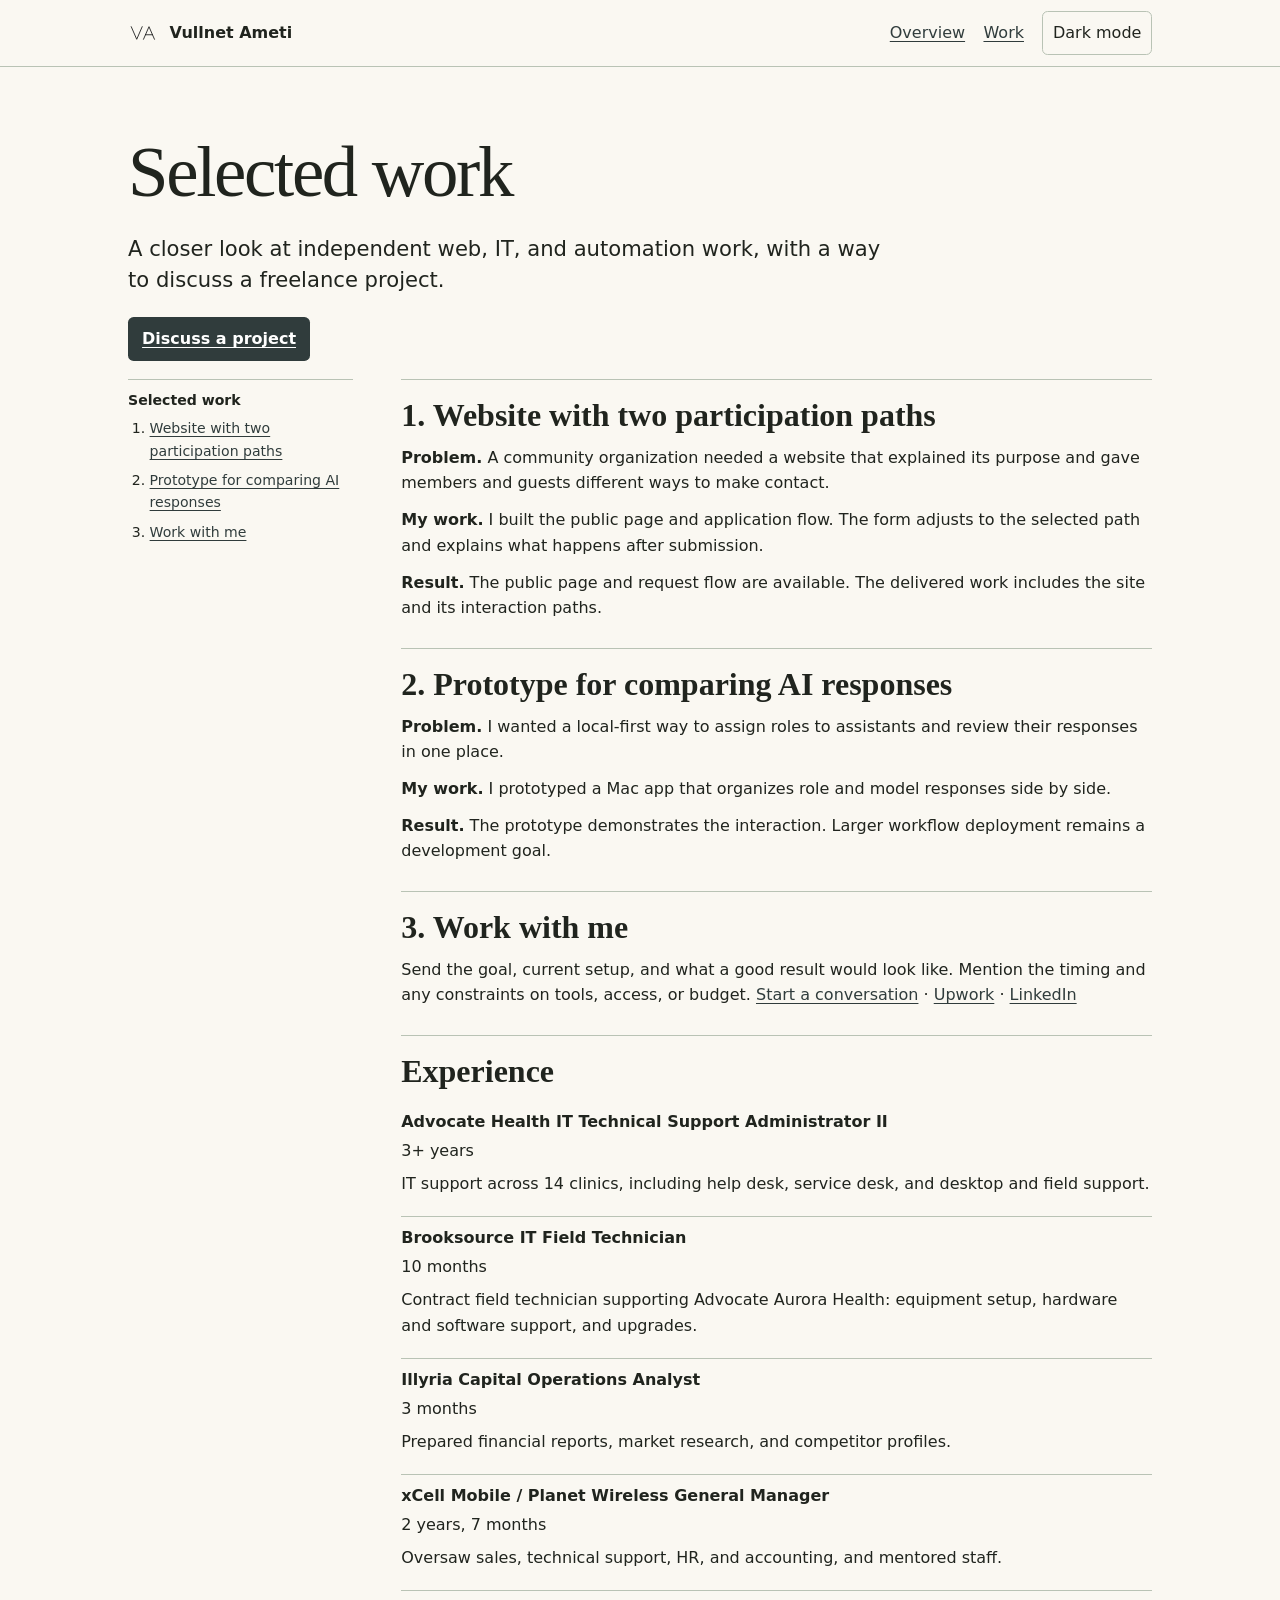
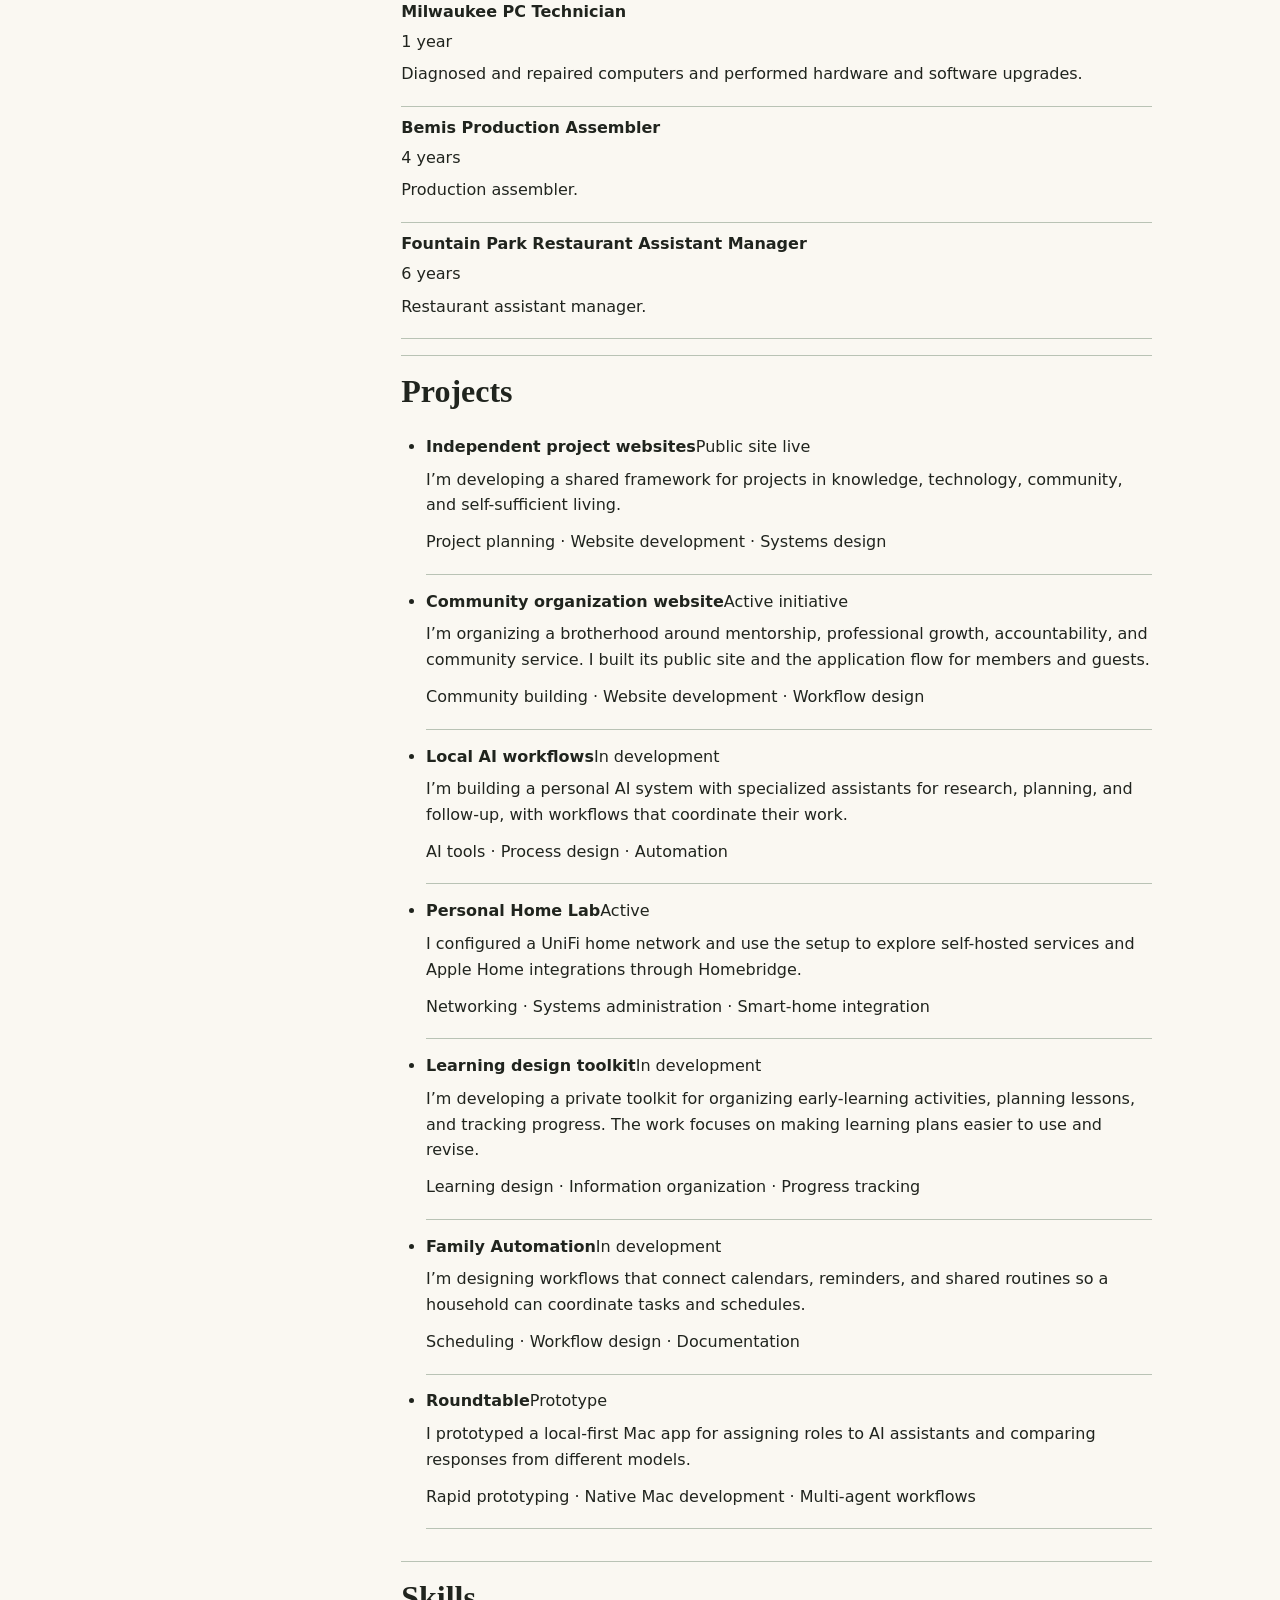
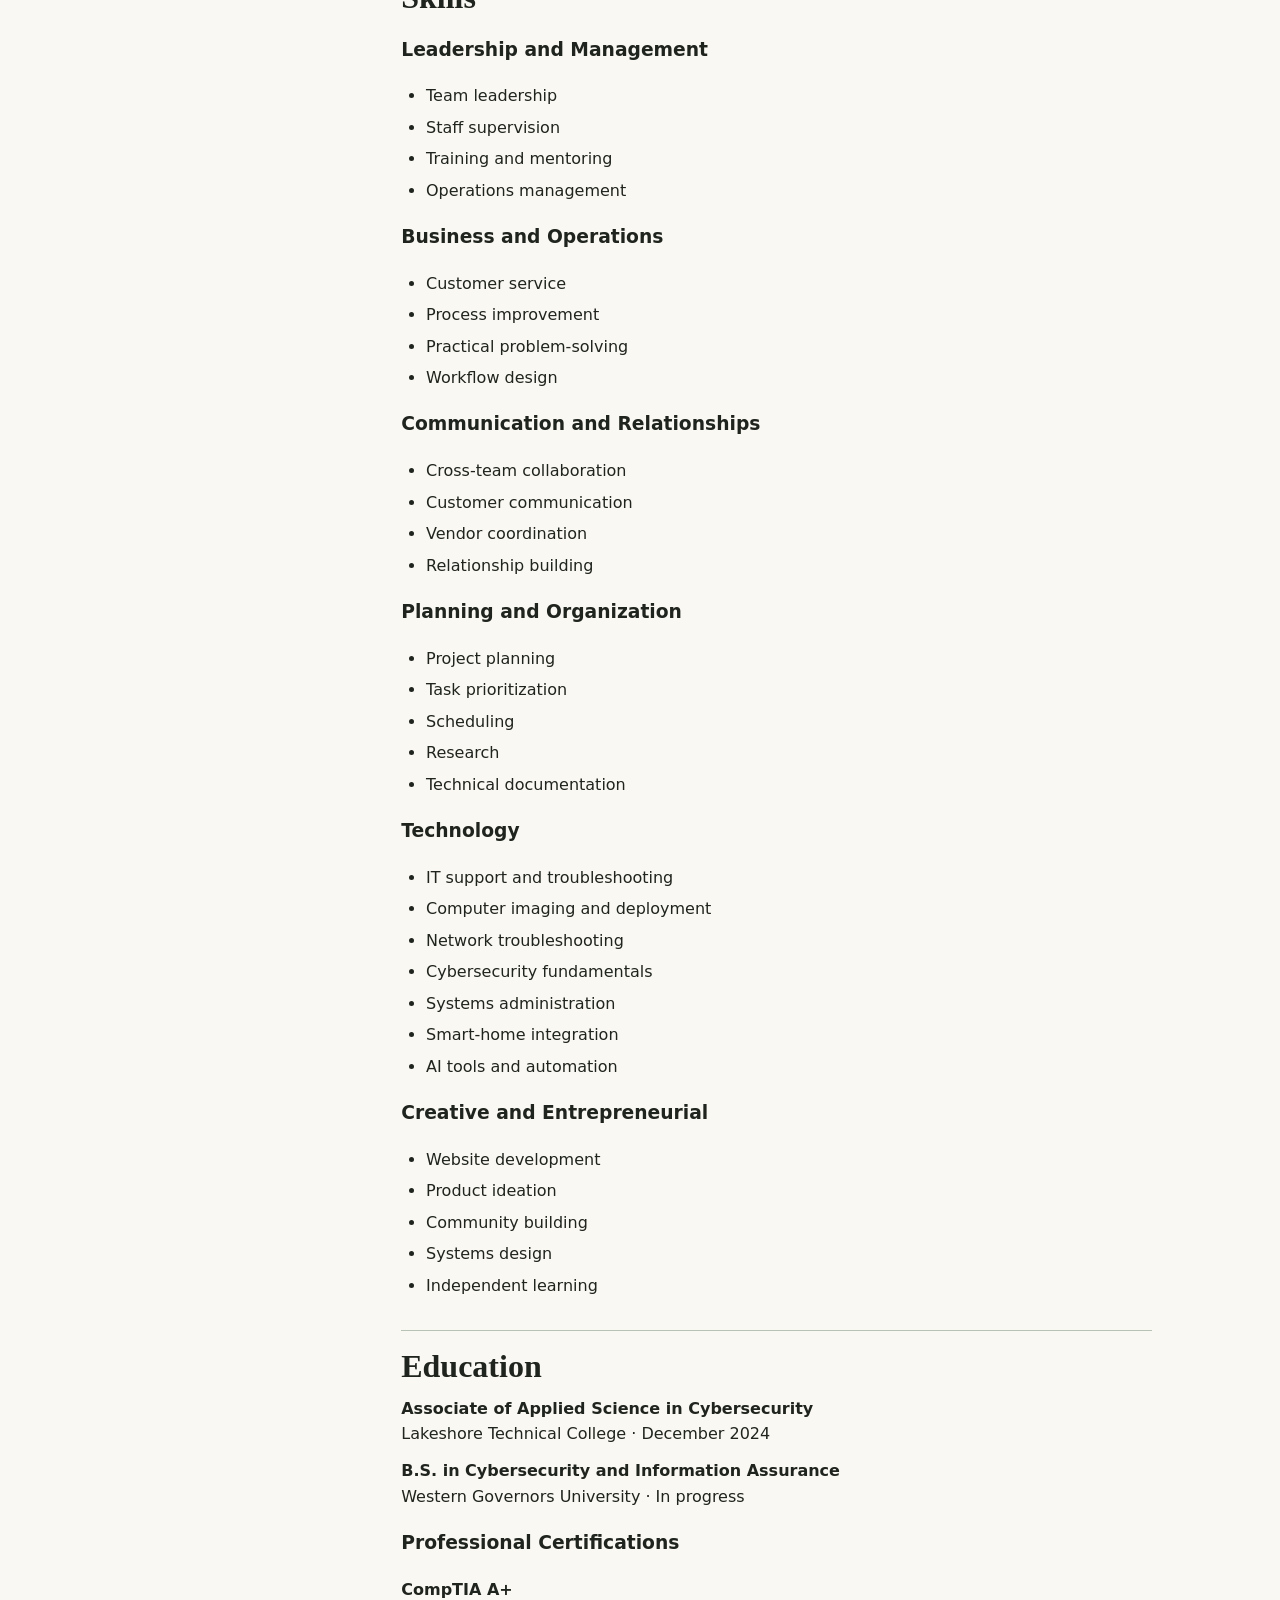
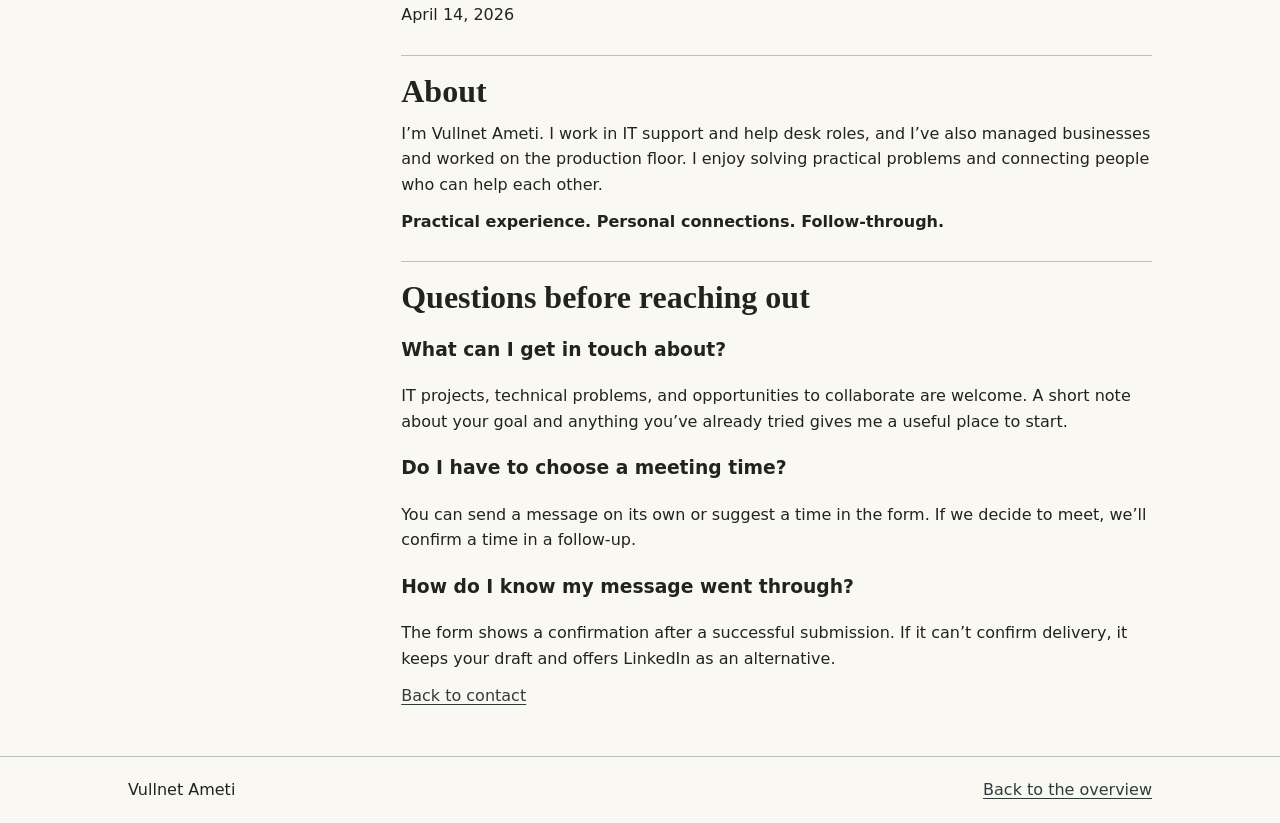
==== work.html @ 6910298c "Separate the VA portfolio and publish selected work" ====
<!doctype html>
<html lang="en" data-palette="charcoal">
<head>
  <meta charset="utf-8">
  <meta name="viewport" content="width=device-width, initial-scale=1">
  <title>Selected work | Vullnet Ameti</title>
  <meta name="description" content="A closer look at independent web, IT, and automation work, with a way to discuss a freelance project.">
  <link rel="canonical" href="https://deusordo.github.io/va/work.html">
  <link rel="icon" href="./favicon.svg" type="image/svg+xml">
  <script src="./theme.js"></script>
  <link rel="stylesheet" href="./guide.css?v=operating-guides">
</head>
<body>
  <a class="skip" href="#content">Skip to content</a>
  <header><div class="wrap header">
    <a class="brand" href="./"><img src="./va-mark.svg" width="32" height="32" alt="">Vullnet Ameti</a>
    <nav aria-label="Main navigation"><a href="./">Overview</a><a aria-current="page" href="./work.html">Work</a><button type="button" data-theme-toggle hidden><span data-theme-label>Theme</span></button></nav>
  </div></header>
  <main class="wrap" id="content" tabindex="-1">
    <h1>Selected work</h1>
    <p class="intro">A closer look at independent web, IT, and automation work, with a way to discuss a freelance project.</p>
    <div class="actions"><a class="download" href="./#open-form">Discuss a project</a></div>
    <div class="layout">
      <nav class="contents" aria-label="On this page"><strong>Selected work</strong><ol><li><a href="#step-1">Website with two participation paths</a></li><li><a href="#step-2">Prototype for comparing AI responses</a></li><li><a href="#step-3">Work with me</a></li></ol></nav>
      <article><section id="step-1"><h2>1. Website with two participation paths</h2><p><strong>Problem.</strong> A community organization needed a website that explained its purpose and gave members and guests different ways to make contact.</p><p><strong>My work.</strong> I built the public page and application flow. The form adjusts to the selected path and explains what happens after submission.</p><p><strong>Result.</strong> The public page and request flow are available. The delivered work includes the site and its interaction paths.</p></section>
<section id="step-2"><h2>2. Prototype for comparing AI responses</h2><p><strong>Problem.</strong> I wanted a local-first way to assign roles to assistants and review their responses in one place.</p><p><strong>My work.</strong> I prototyped a Mac app that organizes role and model responses side by side.</p><p><strong>Result.</strong> The prototype demonstrates the interaction. Larger workflow deployment remains a development goal.</p></section>
<section id="step-3"><h2>3. Work with me</h2><p>Send the goal, current setup, and what a good result would look like. Mention the timing and any constraints on tools, access, or budget. <a href="./#open-form">Start a conversation</a> · <a href="https://www.upwork.com/freelancers/~01e69dcc253a050447">Upwork</a> · <a href="https://www.linkedin.com/in/vameti">LinkedIn</a></p></section>
<div id="project"></div>
    <div class="archive-info" aria-label="Professional background">
      <section class="portfolio-panel" id="portfolio-experience" aria-labelledby="experience-heading">
        <h2 id="experience-heading">Experience</h2>
        <dl class="work-history">
          <div>
            <div class="job-heading">
              <dt>Advocate Health <span>IT Technical Support Administrator II</span></dt>
              <dd>3+ years</dd>
            </div>
            <p class="job-line">IT support across 14 clinics, including help desk, service desk, and desktop and field support.</p>
          </div>
          <div>
            <div class="job-heading">
              <dt>Brooksource <span>IT Field Technician</span></dt>
              <dd>10 months</dd>
            </div>
            <p class="job-line">Contract field technician supporting Advocate Aurora Health: equipment setup, hardware and software support, and upgrades.</p>
          </div>
          <div>
            <div class="job-heading">
              <dt>Illyria Capital <span>Operations Analyst</span></dt>
              <dd>3 months</dd>
            </div>
            <p class="job-line">Prepared financial reports, market research, and competitor profiles.</p>
          </div>
          <div>
            <div class="job-heading">
              <dt>xCell Mobile / Planet Wireless <span>General Manager</span></dt>
              <dd>2 years, 7 months</dd>
            </div>
            <p class="job-line">Oversaw sales, technical support, HR, and accounting, and mentored staff.</p>
          </div>
          <div>
            <div class="job-heading">
              <dt>Milwaukee PC <span>Technician</span></dt>
              <dd>1 year</dd>
            </div>
            <p class="job-line">Diagnosed and repaired computers and performed hardware and software upgrades.</p>
          </div>
          <div>
            <div class="job-heading">
              <dt>Bemis <span>Production Assembler</span></dt>
              <dd>4 years</dd>
            </div>
            <p class="job-line">Production assembler.</p>
          </div>
          <div>
            <div class="job-heading">
              <dt>Fountain Park Restaurant <span>Assistant Manager</span></dt>
              <dd>6 years</dd>
            </div>
            <p class="job-line">Restaurant assistant manager.</p>
          </div>
        </dl>
      </section>
      <section class="portfolio-panel" id="portfolio-projects" aria-labelledby="projects-heading">
        <h2 id="projects-heading">Projects</h2>
        <ul class="portfolio-projects">
          <li>
            <div class="project-heading"><strong>Independent project websites</strong><span class="project-status">Public site live</span></div>
            <p>I’m developing a shared framework for projects in knowledge, technology, community, and self-sufficient living.</p>
            <p class="project-skills">Project planning · Website development · Systems design</p>
          </li>
          <li>
            <div class="project-heading"><strong>Community organization website</strong><span class="project-status">Active initiative</span></div>
            <p>I’m organizing a brotherhood around mentorship, professional growth, accountability, and community service. I built its public site and the application flow for members and guests.</p>
            <p class="project-skills">Community building · Website development · Workflow design</p>
          </li>
          <li>
            <div class="project-heading"><strong>Local AI workflows</strong><span class="project-status">In development</span></div>
            <p>I’m building a personal AI system with specialized assistants for research, planning, and follow-up, with workflows that coordinate their work.</p>
            <p class="project-skills">AI tools · Process design · Automation</p>
          </li>
          <li>
            <div class="project-heading"><strong>Personal Home Lab</strong><span class="project-status">Active</span></div>
            <p>I configured a UniFi home network and use the setup to explore self-hosted services and Apple Home integrations through Homebridge.</p>
            <p class="project-skills">Networking · Systems administration · Smart-home integration</p>
          </li>
          <li>
            <div class="project-heading"><strong>Learning design toolkit</strong><span class="project-status">In development</span></div>
            <p>I’m developing a private toolkit for organizing early-learning activities, planning lessons, and tracking progress. The work focuses on making learning plans easier to use and revise.</p>
            <p class="project-skills">Learning design · Information organization · Progress tracking</p>
          </li>

          <li>
            <div class="project-heading"><strong>Family Automation</strong><span class="project-status">In development</span></div>
            <p>I’m designing workflows that connect calendars, reminders, and shared routines so a household can coordinate tasks and schedules.</p>
            <p class="project-skills">Scheduling · Workflow design · Documentation</p>
          </li>
          <li>
            <div class="project-heading"><strong>Roundtable</strong><span class="project-status">Prototype</span></div>
            <p>I prototyped a local-first Mac app for assigning roles to AI assistants and comparing responses from different models.</p>
            <p class="project-skills">Rapid prototyping · Native Mac development · Multi-agent workflows</p>
          </li>
        </ul>
      </section>
      <section class="portfolio-panel" id="portfolio-skills" aria-labelledby="skills-heading">
        <h2 id="skills-heading">Skills</h2>
        <h3>Leadership and Management</h3>
        <ul class="portfolio-skills">
          <li>Team leadership</li>
          <li>Staff supervision</li>
          <li>Training and mentoring</li>
          <li>Operations management</li>
        </ul>
        <h3>Business and Operations</h3>
        <ul class="portfolio-skills">
          <li>Customer service</li>
          <li>Process improvement</li>
          <li>Practical problem-solving</li>
          <li>Workflow design</li>
        </ul>
        <h3>Communication and Relationships</h3>
        <ul class="portfolio-skills">
          <li>Cross-team collaboration</li>
          <li>Customer communication</li>
          <li>Vendor coordination</li>
          <li>Relationship building</li>
        </ul>
        <h3>Planning and Organization</h3>
        <ul class="portfolio-skills">
          <li>Project planning</li>
          <li>Task prioritization</li>
          <li>Scheduling</li>
          <li>Research</li>
          <li>Technical documentation</li>
        </ul>
        <h3>Technology</h3>
        <ul class="portfolio-skills">
          <li>IT support and troubleshooting</li>
          <li>Computer imaging and deployment</li>
          <li>Network troubleshooting</li>
          <li>Cybersecurity fundamentals</li>
          <li>Systems administration</li>
          <li>Smart-home integration</li>
          <li>AI tools and automation</li>
        </ul>
        <h3>Creative and Entrepreneurial</h3>
        <ul class="portfolio-skills">
          <li>Website development</li>
          <li>Product ideation</li>
          <li>Community building</li>
          <li>Systems design</li>
          <li>Independent learning</li>
        </ul>
      </section>
      <section class="portfolio-panel" id="portfolio-education" aria-labelledby="education-heading">
        <h2 id="education-heading">Education</h2>
        <p><strong>Associate of Applied Science in Cybersecurity</strong><br>Lakeshore Technical College · December 2024</p>
        <p><strong>B.S. in Cybersecurity and Information Assurance</strong><br>Western Governors University · In progress</p>
        <h3>Professional Certifications</h3>
        <p><strong>CompTIA A+</strong><br>April 14, 2026</p>
      </section>
      <section class="portfolio-panel" id="portfolio-about" aria-labelledby="about-heading">
        <h2 id="about-heading">About</h2>
        <p>I’m Vullnet Ameti. I work in IT support and help desk roles, and I’ve also managed businesses and worked on the production floor. I enjoy solving practical problems and connecting people who can help each other.</p>
        <p><strong>Practical experience. Personal connections. Follow-through.</strong></p>
      </section>
      <section class="portfolio-panel" id="questions" aria-labelledby="contact-questions-heading">
        <h2 id="contact-questions-heading">Questions before reaching out</h2>
        <h3>What can I get in touch about?</h3>
        <p>IT projects, technical problems, and opportunities to collaborate are welcome. A short note about your goal and anything you’ve already tried gives me a useful place to start.</p>
        <h3>Do I have to choose a meeting time?</h3>
        <p>You can send a message on its own or suggest a time in the form. If we decide to meet, we’ll confirm a time in a follow-up.</p>
        <h3>How do I know my message went through?</h3>
        <p>The form shows a confirmation after a successful submission. If it can’t confirm delivery, it keeps your draft and offers LinkedIn as an alternative.</p>
        <a class="portfolio-link" href="./#open-form">Back to contact</a>
      </section>
    </div></article>
    </div>
  </main>
  <footer><div class="wrap footer"><p>Vullnet Ameti</p><a href="./">Back to the overview</a></div></footer>
</body>
</html>
---- guide.css ----
* { box-sizing: border-box; }
:root {
  color-scheme: light dark;
  --paper: light-dark(#faf8f2, #171914);
  --ink: light-dark(#20241e, #f0f2e9);
  --muted: light-dark(#444e43, #c0c9ba);
  --line: light-dark(#b9c3b5, #687064);
  --panel: light-dark(#eff2e9, #252d24);
  --accent: light-dark(#284b36, #c2ddbc);
  --on-accent: light-dark(#fff, #17231a);
  background: var(--paper); color: var(--ink);
  font: 1rem/1.6 system-ui, sans-serif;
}
:root[data-theme="light"] { color-scheme: light; }
:root[data-theme="dark"] { color-scheme: dark; }
:root[data-palette="earth"] { --accent: light-dark(#5d4d22, #ead5a1); --panel: light-dark(#f2ecdc, #2d271c); }
:root[data-palette="plum"] { --accent: light-dark(#593d6c, #dec5f3); --panel: light-dark(#f3edf8, #2c2634); }
:root[data-palette="blue"] { --accent: light-dark(#2d526d, #b9d8ee); --panel: light-dark(#eaf1f6, #222e35); }
:root[data-palette="charcoal"] { --accent: light-dark(#303c3c, #dce8e5); --panel: light-dark(#edf0ee, #292d2d); }
body { margin: 0; }
a { color: var(--accent); text-underline-offset: .2em; }
a, p, li { overflow-wrap: anywhere; }
a:focus-visible, button:focus-visible, [tabindex="0"]:focus-visible { outline: 2px solid var(--accent); outline-offset: 4px; }
header, footer { border-block-end: 1px solid var(--line); }
footer { border-block-end: 0; border-block-start: 1px solid var(--line); margin-top: 2rem; }
.wrap { width: min(100% - 2rem, 64rem); margin-inline: auto; }
.header, .footer { display: flex; align-items: center; justify-content: space-between; flex-wrap: wrap; gap: .2rem 1.25rem; min-height: 4.1rem; }
.header nav { display: flex; flex-wrap: wrap; align-items: center; gap: .25rem 1.15rem; }
.header a, .header button { min-height: 2.75rem; display: inline-flex; align-items: center; gap: .65rem; }
.brand { color: var(--ink); font-weight: 730; text-decoration: none; }
.brand img { width: 1.95rem; height: 1.95rem; object-fit: contain; }
:root[data-theme="dark"] .brand img { filter: grayscale(1) brightness(0) invert(1); }
button { font: inherit; color: var(--ink); background: var(--paper); border: 1px solid var(--line); border-radius: .35rem; padding: .15rem .6rem; cursor: pointer; }
button[hidden] { display: none; }
.skip { position: absolute; inset: .5rem auto auto .5rem; transform: translateY(-160%); background: var(--paper); padding: .65rem; z-index: 1; }
.skip:focus { transform: none; }
main { padding-block: clamp(1.5rem, 5vw, 4rem) 0; }
h1, h2 { font-family: Georgia, serif; line-height: 1.12; }
h1 { font-weight: 520; letter-spacing: -.032em; font-size: clamp(2.5rem, 7vw, 4.55rem); margin: 0 0 .78rem; max-width: 19ch; text-wrap: balance; }
h2 { font-size: clamp(1.35rem, 3.1vw, 2rem); margin: .1rem 0 .7rem; }
.intro { max-width: 58ch; font-size: clamp(1.08rem, 2.4vw, 1.32rem); line-height: 1.48; }
.meta { color: var(--muted); font-size: .91rem; margin-block: .65rem 0; }
.actions { display: flex; flex-wrap: wrap; gap: .65rem 1.05rem; align-items: center; margin-block: 1.15rem; }
.download { display: inline-flex; align-items: center; min-height: 2.75rem; background: var(--accent); color: var(--on-accent); border-radius: .35rem; padding: .45rem .88rem; font-weight: 640; }
figure { margin: 1.55rem 0; padding: .9rem; border: 1px solid var(--line); border-radius: .5rem; background: var(--panel); }
.diagram { display: grid; grid-template-columns: repeat(4, minmax(0, 1fr)); gap: .65rem; margin: 0; padding: 0; list-style: none; }
.diagram li { display: flex; justify-content: center; align-items: center; flex-wrap: wrap; gap: .32rem; min-height: 3.25rem; padding: .4rem; border: 1px solid var(--line); border-radius: .35rem; background: var(--paper); font-weight: 620; text-align: center; text-wrap: balance; }
.diagram svg { flex: none; width: 1rem; height: 1rem; stroke: var(--accent); fill: none; stroke-width: 1.6; stroke-linecap: round; stroke-linejoin: round; }
figcaption { color: var(--muted); margin-block-start: .55rem; font-size: .9rem; }
.layout { display: grid; grid-template-columns: minmax(9rem, .3fr) minmax(0, 1fr); align-items: start; gap: 1rem clamp(1rem, 4vw, 3rem); }
.contents { border-block-start: 1px solid var(--line); padding-block: .55rem; font-size: .88rem; }
.contents strong { display: block; }
.contents ol { padding-inline-start: 1.35rem; margin: .35rem 0; }
.contents li + li { margin-top: .42rem; }
article { min-width: 0; }
article section { border-block-start: 1px solid var(--line); padding-block: 1rem; scroll-margin-block-start: 1rem; }
article p, article ol { margin-block: .45rem .7rem; }
article ol, article ul { padding-inline-start: 1.55rem; }
article li + li { margin-top: .37rem; }
.worked { margin-block: 1rem; border-inline-start: .2rem solid var(--accent); background: var(--panel); padding: .65rem .8rem; }
.table-scroll { overflow: auto; margin-block: .8rem; }
table { width: 100%; border-collapse: collapse; font-size: .92rem; }
caption { text-align: start; font-weight: 640; margin-bottom: .35rem; }
td, th { text-align: start; padding: .4rem .5rem; border-block-end: 1px solid var(--line); }
.work-history { margin: 0; }
.work-history > div, .portfolio-projects > li { border-block-end: 1px solid var(--line); padding: .5rem 0; }
.work-history dt { font-weight: 700; }
.work-history dd { margin: .25rem 0; }
@media (max-width: 680px) { .layout { grid-template-columns: minmax(0, 1fr); gap: .6rem; } .diagram { grid-template-columns: repeat(2, minmax(0, 1fr)); } }
@media print {
  @page { size: Letter; margin: .56in; }
  :root { color-scheme: light !important; background: white; }
  body { font-size: 10pt; line-height: 1.39; color: #151815; }
  .wrap { width: 100%; }
  header, footer, .actions, .skip, .contents, .archive-info { display: none; }
  main { padding: 0; }
  h1 { font-size: 29pt; max-width: none; }
  h2 { font-size: 16pt; break-after: avoid; }
  p, li { orphans: 3; widows: 3; }
  figure, .worked, tr { break-inside: avoid; }
  .diagram { grid-template-columns: repeat(4, minmax(0, 1fr)); }
  .diagram li { min-height: 2rem; }
  .layout { display: block; }
  article section { padding-block: .4rem; }
}
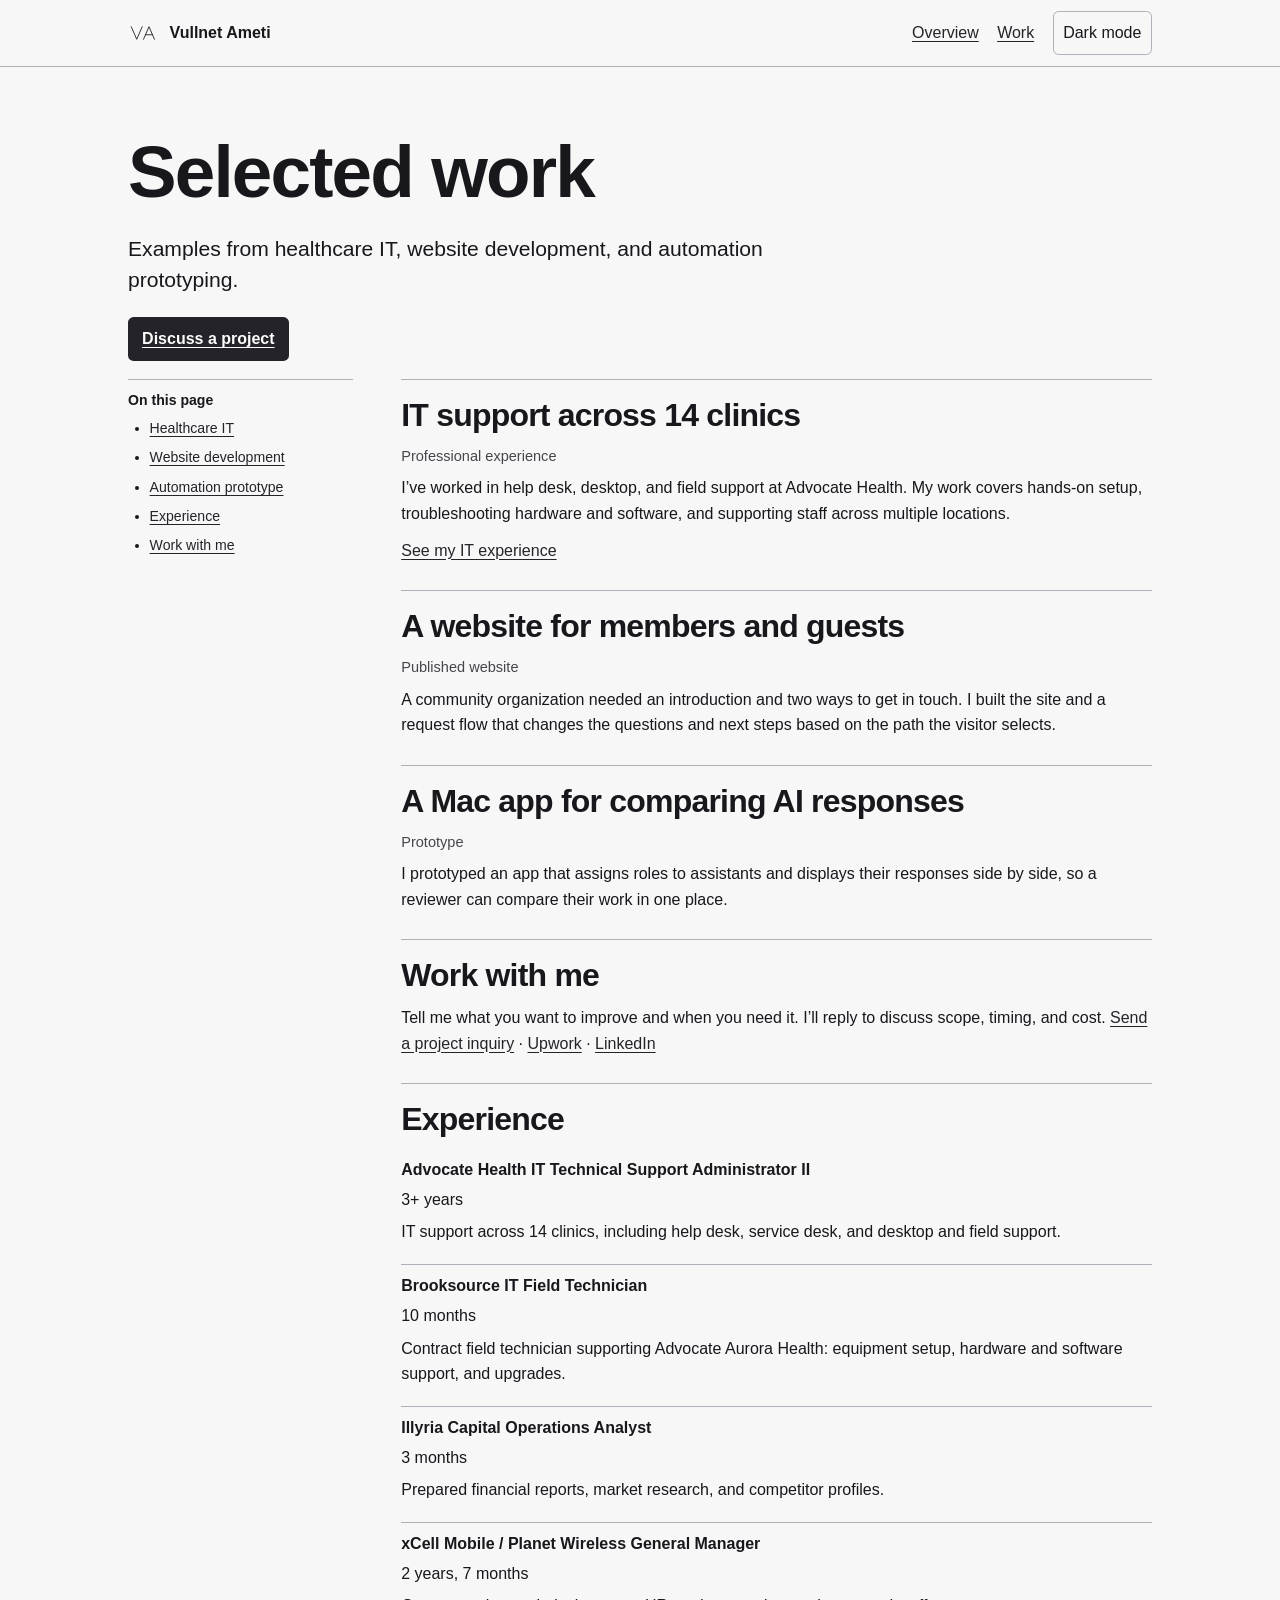
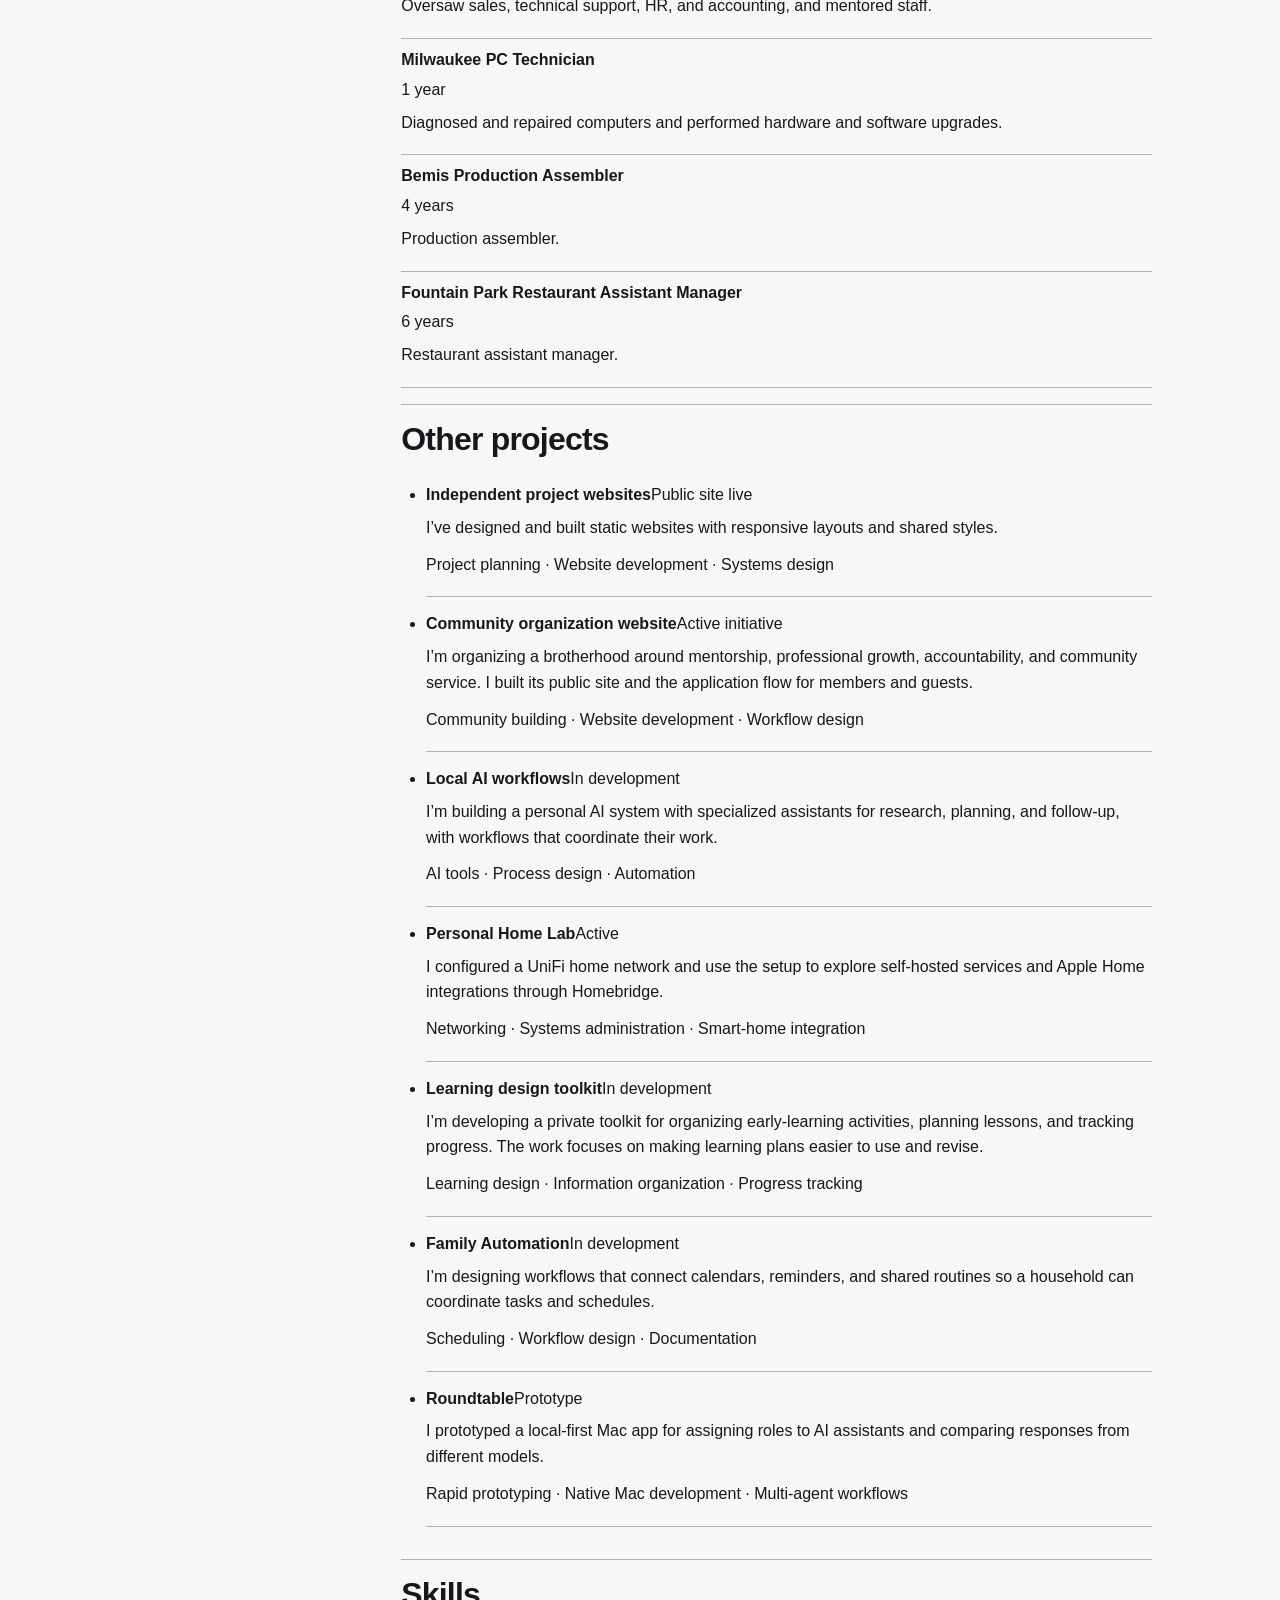
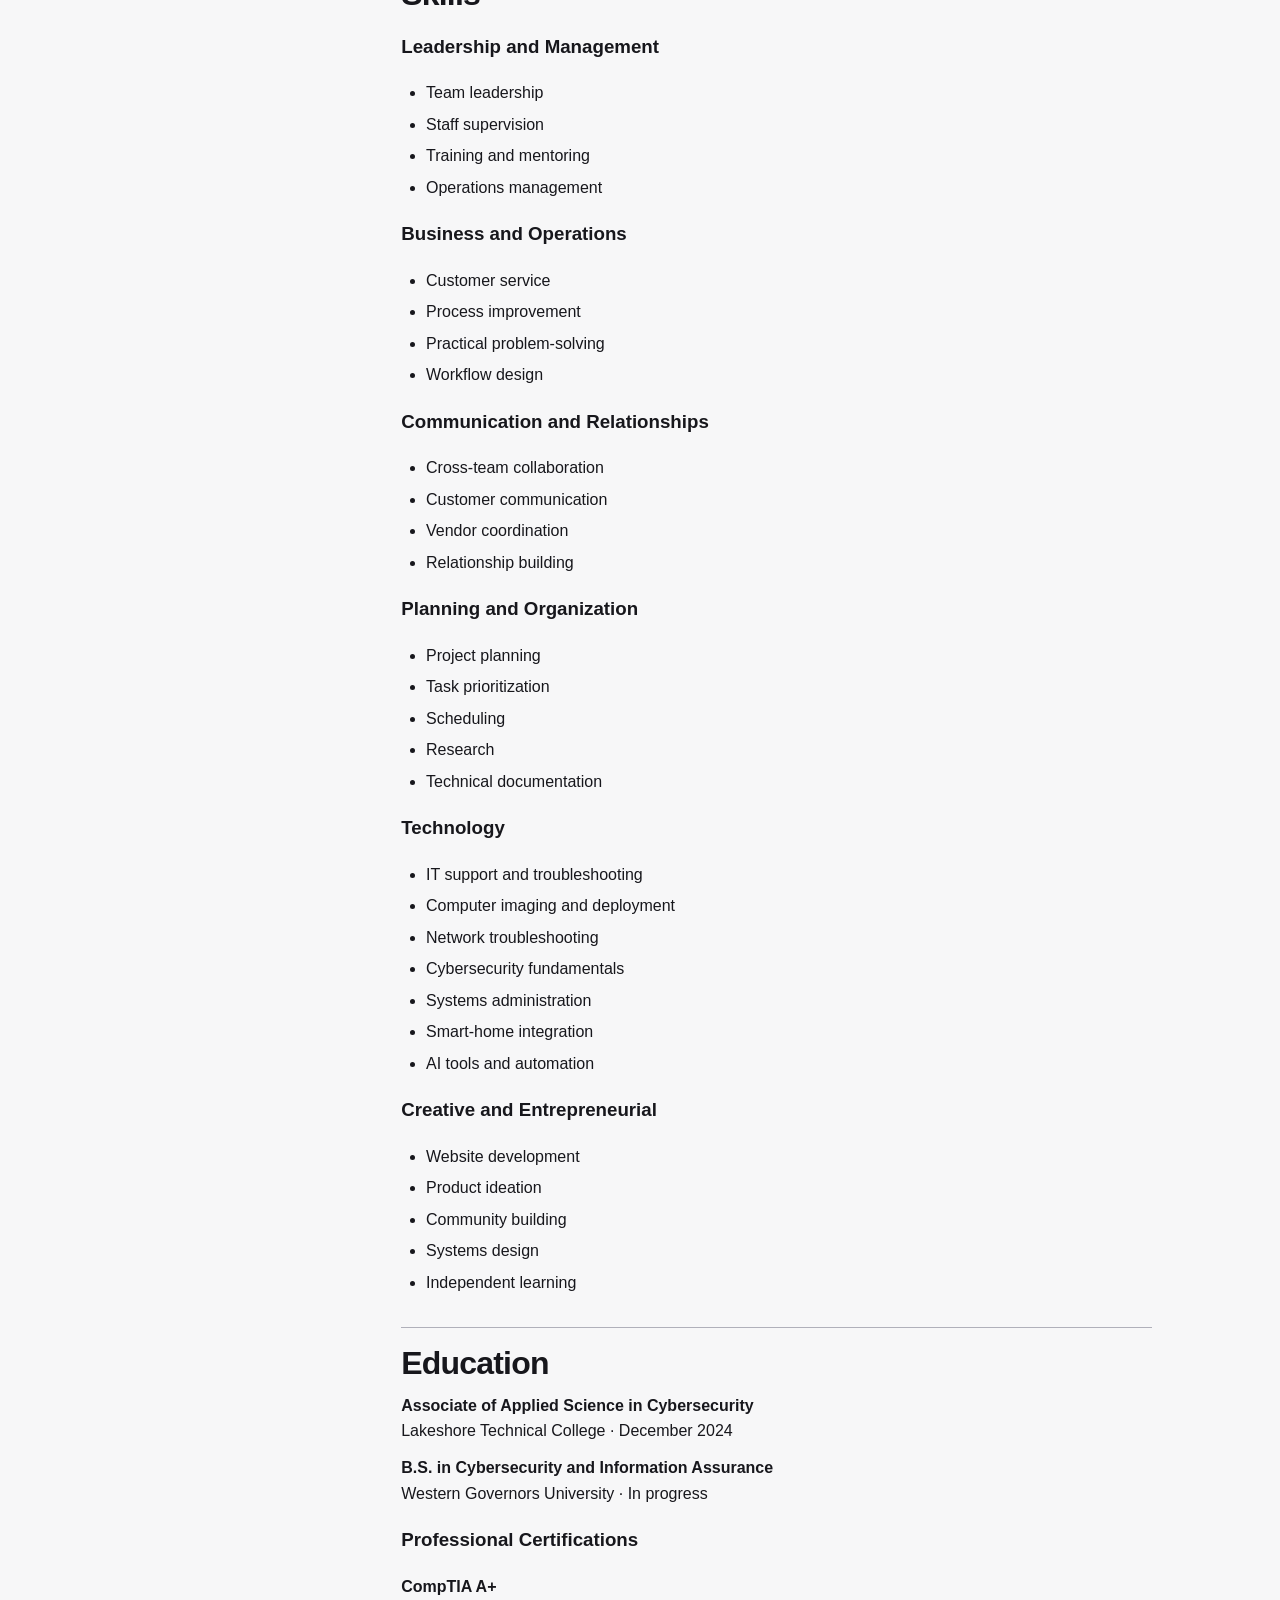
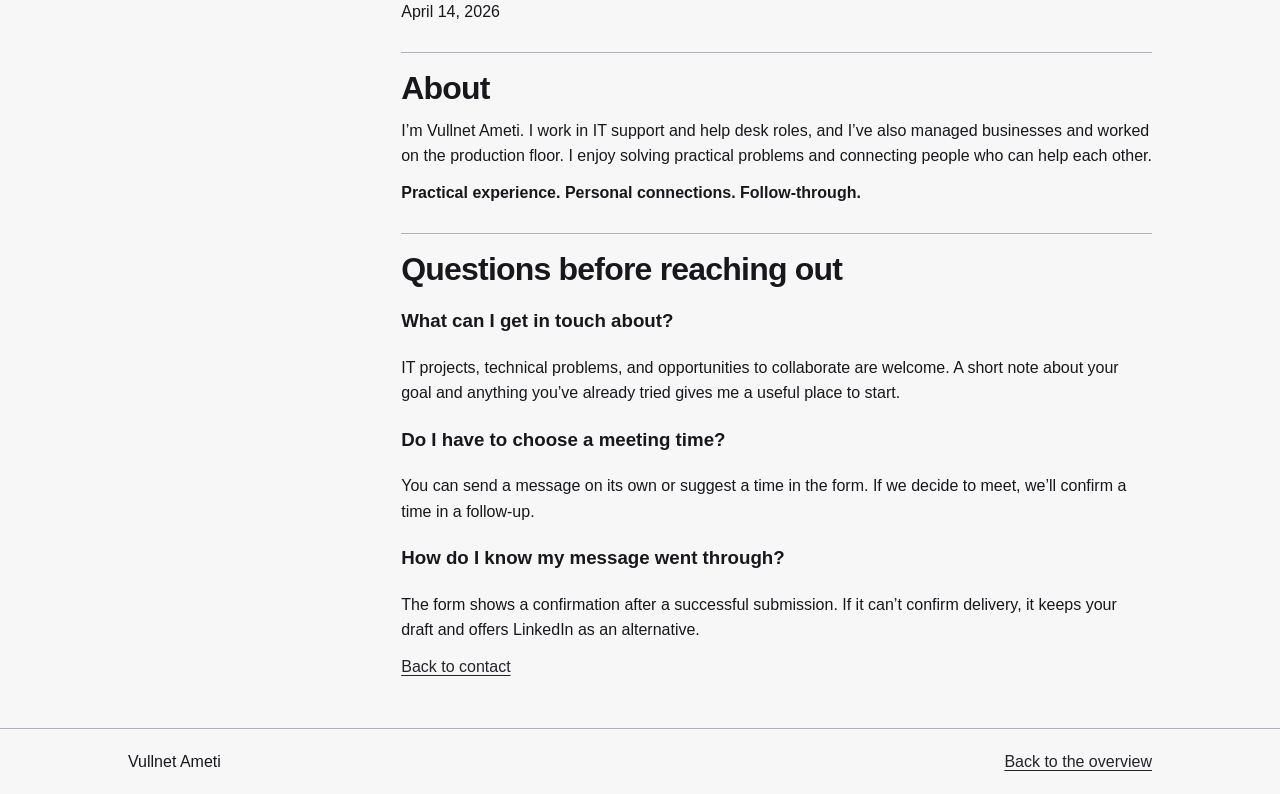
==== commit d596e3d8: "Clarify services, work examples and contact flow" ====
--- a/work.html
+++ b/work.html
@@ -8,7 +8,7 @@
   <link rel="canonical" href="https://deusordo.github.io/va/work.html">
   <link rel="icon" href="./favicon.svg" type="image/svg+xml">
   <script src="./theme.js"></script>
-  <link rel="stylesheet" href="./guide.css?v=operating-guides">
+  <link rel="stylesheet" href="./guide.css?v=20261124firstvisit">
 </head>
 <body>
   <a class="skip" href="#content">Skip to content</a>
@@ -18,13 +18,15 @@
   </div></header>
   <main class="wrap" id="content" tabindex="-1">
     <h1>Selected work</h1>
-    <p class="intro">A closer look at independent web, IT, and automation work, with a way to discuss a freelance project.</p>
+    <p class="intro">Examples from healthcare IT, website development, and automation prototyping.</p>
     <div class="actions"><a class="download" href="./#open-form">Discuss a project</a></div>
     <div class="layout">
-      <nav class="contents" aria-label="On this page"><strong>Selected work</strong><ol><li><a href="#step-1">Website with two participation paths</a></li><li><a href="#step-2">Prototype for comparing AI responses</a></li><li><a href="#step-3">Work with me</a></li></ol></nav>
-      <article><section id="step-1"><h2>1. Website with two participation paths</h2><p><strong>Problem.</strong> A community organization needed a website that explained its purpose and gave members and guests different ways to make contact.</p><p><strong>My work.</strong> I built the public page and application flow. The form adjusts to the selected path and explains what happens after submission.</p><p><strong>Result.</strong> The public page and request flow are available. The delivered work includes the site and its interaction paths.</p></section>
-<section id="step-2"><h2>2. Prototype for comparing AI responses</h2><p><strong>Problem.</strong> I wanted a local-first way to assign roles to assistants and review their responses in one place.</p><p><strong>My work.</strong> I prototyped a Mac app that organizes role and model responses side by side.</p><p><strong>Result.</strong> The prototype demonstrates the interaction. Larger workflow deployment remains a development goal.</p></section>
-<section id="step-3"><h2>3. Work with me</h2><p>Send the goal, current setup, and what a good result would look like. Mention the timing and any constraints on tools, access, or budget. <a href="./#open-form">Start a conversation</a> · <a href="https://www.upwork.com/freelancers/~01e69dcc253a050447">Upwork</a> · <a href="https://www.linkedin.com/in/vameti">LinkedIn</a></p></section>
+      <nav class="contents" aria-label="On this page"><strong>On this page</strong><ul><li><a href="#healthcare-it">Healthcare IT</a></li><li><a href="#step-1">Website development</a></li><li><a href="#step-2">Automation prototype</a></li><li><a href="#portfolio-experience">Experience</a></li><li><a href="#step-3">Work with me</a></li></ul></nav>
+      <article>
+        <section id="healthcare-it"><h2>IT support across 14 clinics</h2><p class="meta">Professional experience</p><p>I’ve worked in help desk, desktop, and field support at Advocate Health. My work covers hands-on setup, troubleshooting hardware and software, and supporting staff across multiple locations.</p><p><a href="#portfolio-experience">See my IT experience</a></p></section>
+        <section id="step-1"><h2>A website for members and guests</h2><p class="meta">Published website</p><p>A community organization needed an introduction and two ways to get in touch. I built the site and a request flow that changes the questions and next steps based on the path the visitor selects.</p></section>
+        <section id="step-2"><h2>A Mac app for comparing AI responses</h2><p class="meta">Prototype</p><p>I prototyped an app that assigns roles to assistants and displays their responses side by side, so a reviewer can compare their work in one place.</p></section>
+        <section id="step-3"><h2>Work with me</h2><p>Tell me what you want to improve and when you need it. I’ll reply to discuss scope, timing, and cost. <a href="./#open-form">Send a project inquiry</a> · <a href="https://www.upwork.com/freelancers/~01e69dcc253a050447">Upwork</a> · <a href="https://www.linkedin.com/in/vameti">LinkedIn</a></p></section>
 <div id="project"></div>
     <div class="archive-info" aria-label="Professional background">
       <section class="portfolio-panel" id="portfolio-experience" aria-labelledby="experience-heading">
@@ -82,11 +84,11 @@
         </dl>
       </section>
       <section class="portfolio-panel" id="portfolio-projects" aria-labelledby="projects-heading">
-        <h2 id="projects-heading">Projects</h2>
+        <h2 id="projects-heading">Other projects</h2>
         <ul class="portfolio-projects">
           <li>
             <div class="project-heading"><strong>Independent project websites</strong><span class="project-status">Public site live</span></div>
-            <p>I’m developing a shared framework for projects in knowledge, technology, community, and self-sufficient living.</p>
+            <p>I’ve designed and built static websites with responsive layouts and shared styles.</p>
             <p class="project-skills">Project planning · Website development · Systems design</p>
           </li>
           <li>
--- a/guide.css
+++ b/guide.css
@@ -16,7 +16,18 @@
 :root[data-palette="earth"] { --accent: light-dark(#5d4d22, #ead5a1); --panel: light-dark(#f2ecdc, #2d271c); }
 :root[data-palette="plum"] { --accent: light-dark(#593d6c, #dec5f3); --panel: light-dark(#f3edf8, #2c2634); }
 :root[data-palette="blue"] { --accent: light-dark(#2d526d, #b9d8ee); --panel: light-dark(#eaf1f6, #222e35); }
-:root[data-palette="charcoal"] { --accent: light-dark(#303c3c, #dce8e5); --panel: light-dark(#edf0ee, #292d2d); }
+:root[data-palette="charcoal"] {
+  --paper: light-dark(#f7f7f8, #17171c);
+  --ink: light-dark(#17171c, #f5f5f6);
+  --muted: light-dark(#45454c, #c9c9d0);
+  --line: light-dark(#b0b0ba, #73737c);
+  --accent: light-dark(#232329, #fcfcfc);
+  --on-accent: light-dark(#fcfcfc, #121216);
+  --panel: light-dark(#eeeef0, #28282f);
+  font-family: Arial, Helvetica, sans-serif;
+}
+:root[data-palette="charcoal"] :is(h1, h2) { font-family: inherit; letter-spacing: -.025em; }
+:root[data-palette="charcoal"] h1 { font-weight: 700; }
 body { margin: 0; }
 a { color: var(--accent); text-underline-offset: .2em; }
 a, p, li { overflow-wrap: anywhere; }
@@ -50,7 +61,7 @@
 .layout { display: grid; grid-template-columns: minmax(9rem, .3fr) minmax(0, 1fr); align-items: start; gap: 1rem clamp(1rem, 4vw, 3rem); }
 .contents { border-block-start: 1px solid var(--line); padding-block: .55rem; font-size: .88rem; }
 .contents strong { display: block; }
-.contents ol { padding-inline-start: 1.35rem; margin: .35rem 0; }
+.contents :is(ol, ul) { padding-inline-start: 1.35rem; margin: .35rem 0; }
 .contents li + li { margin-top: .42rem; }
 article { min-width: 0; }
 article section { border-block-start: 1px solid var(--line); padding-block: 1rem; scroll-margin-block-start: 1rem; }
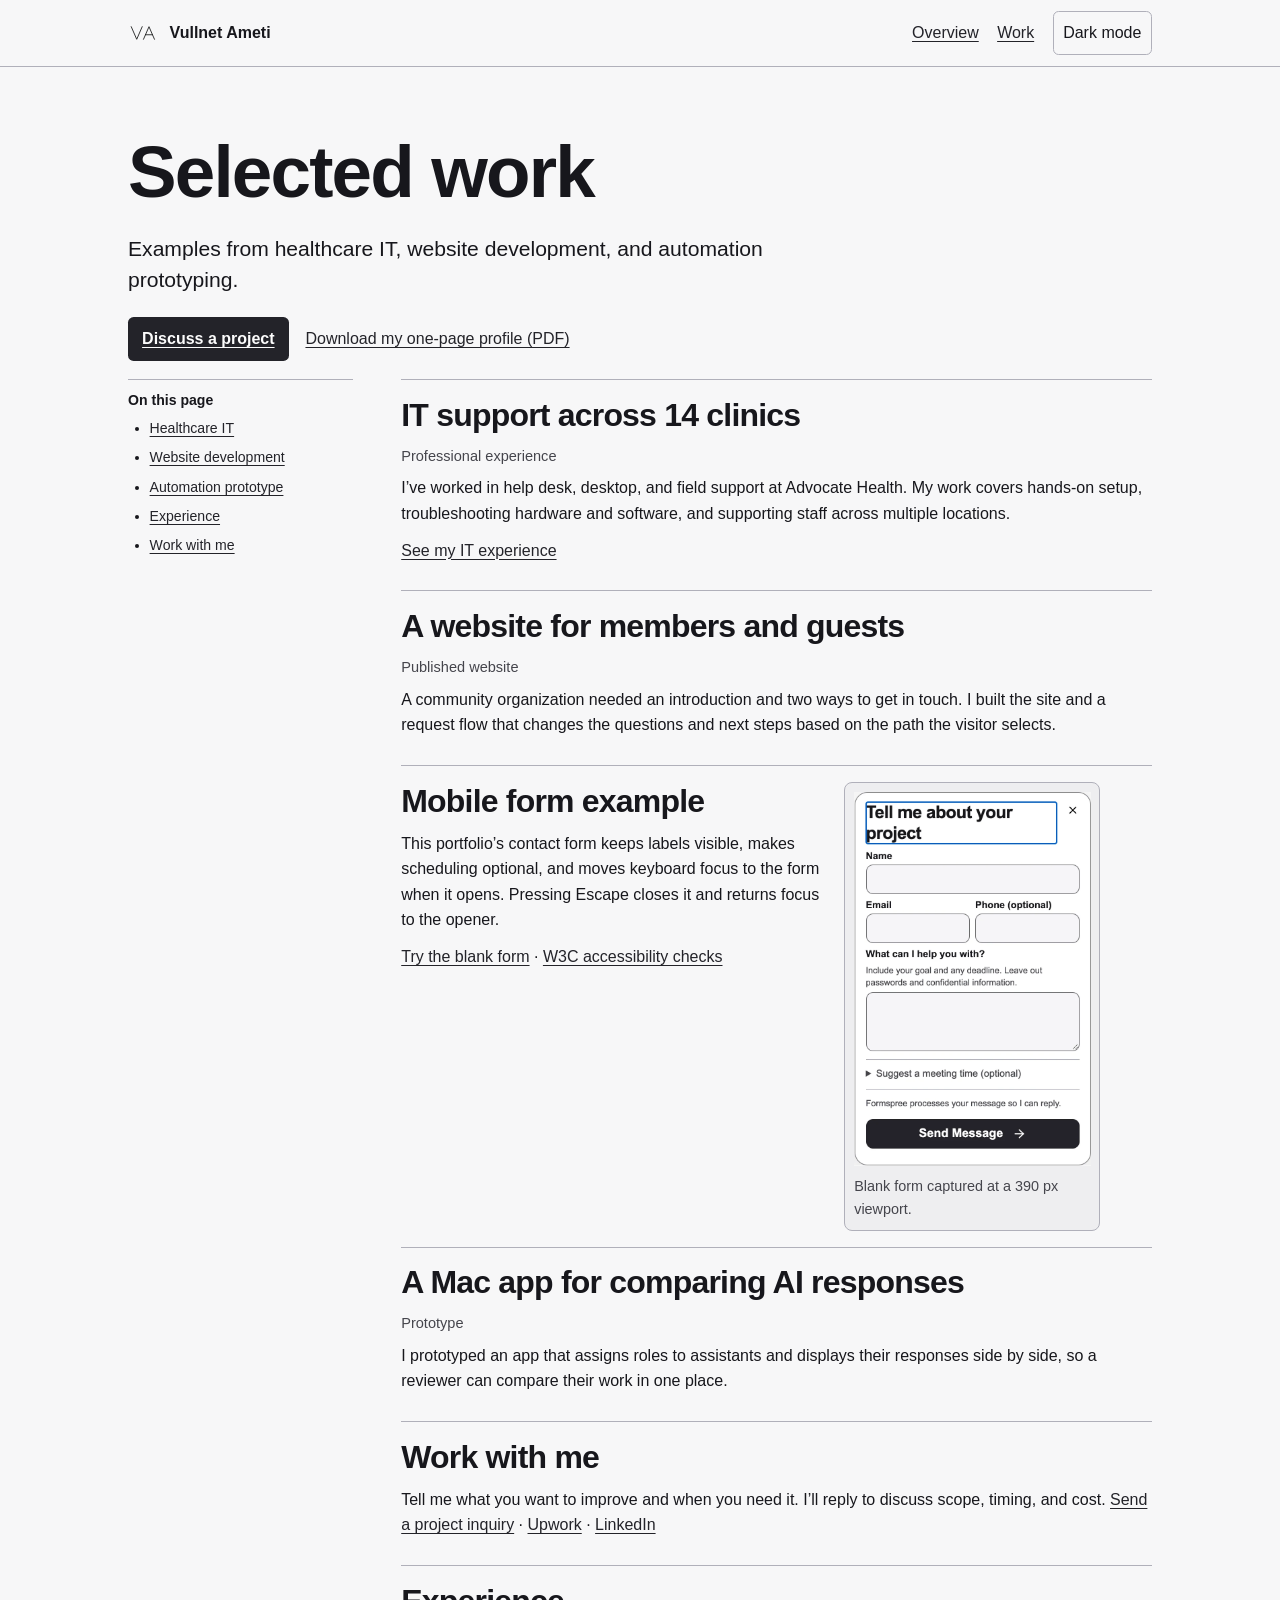
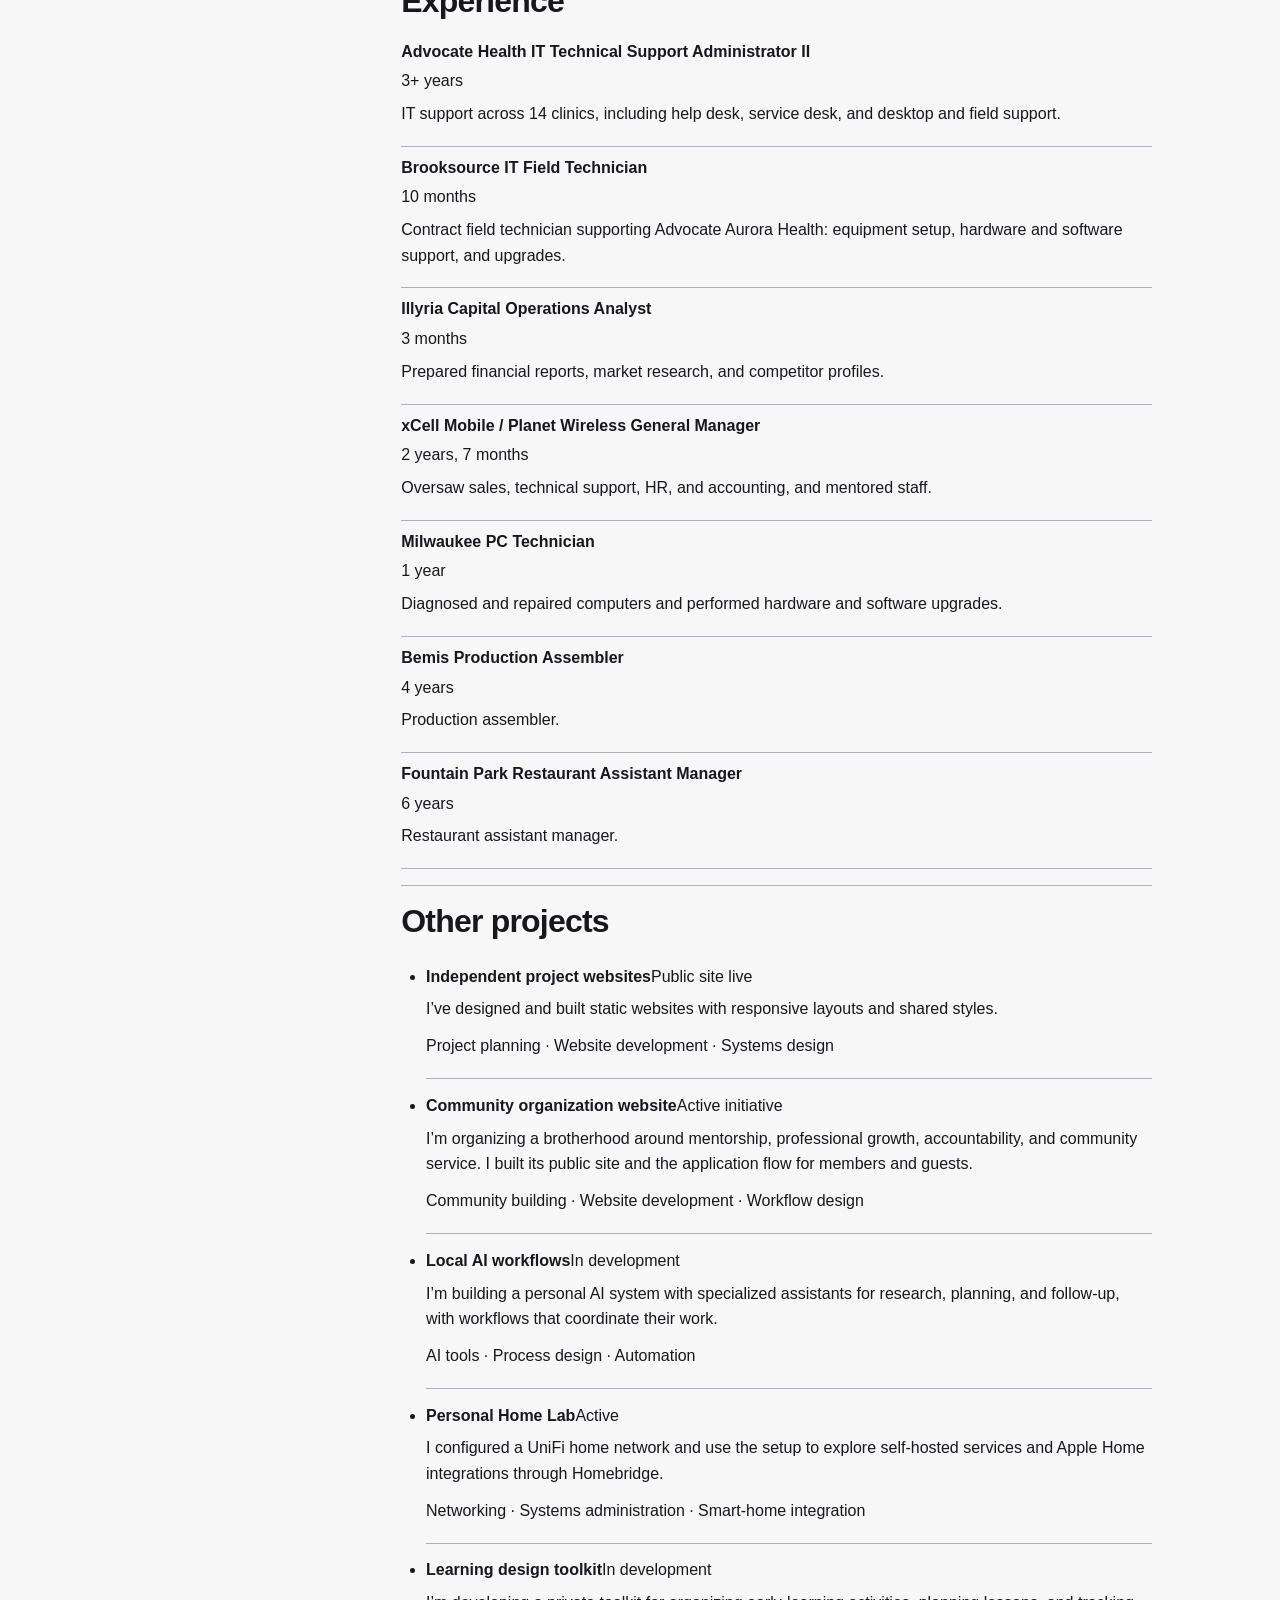
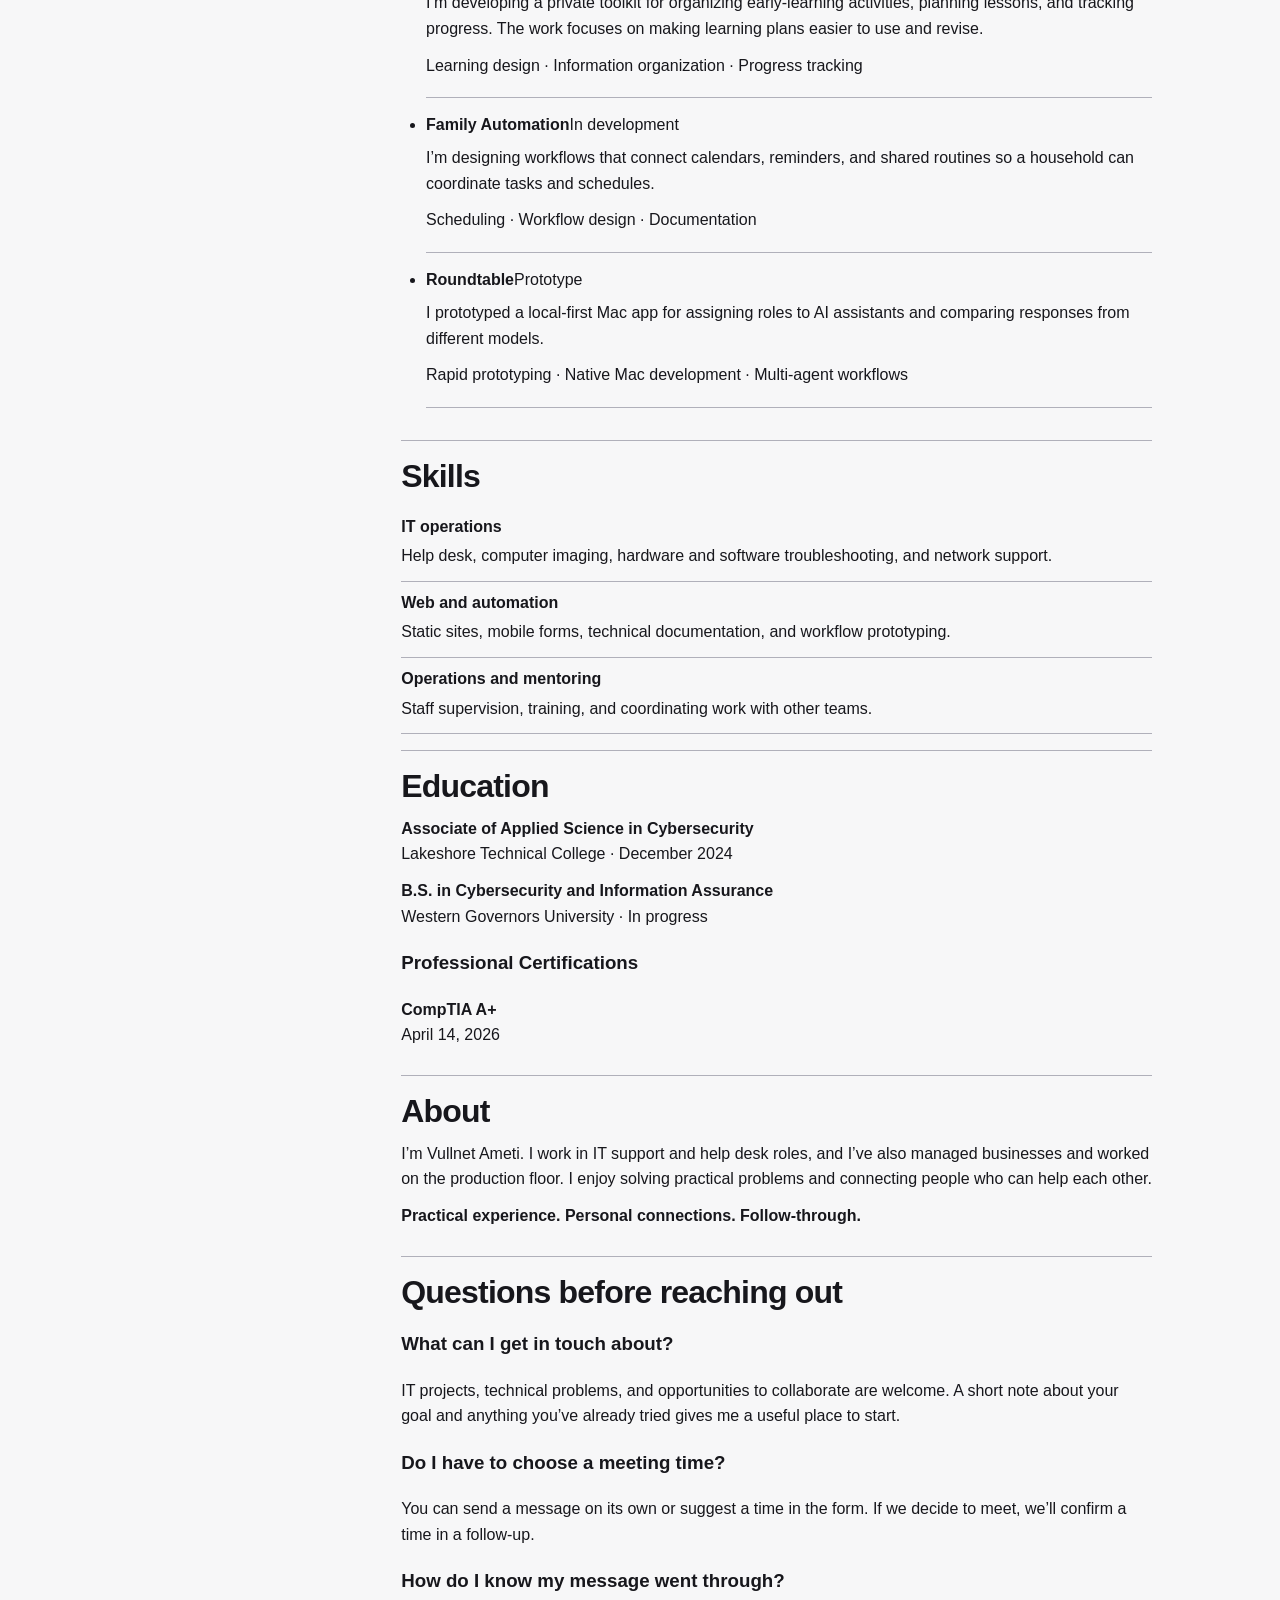
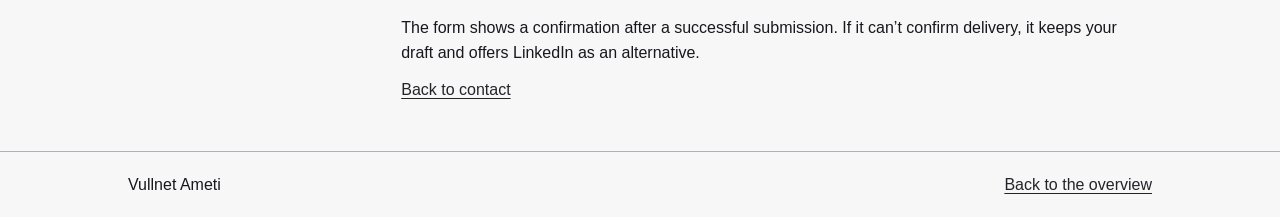
==== commit fdfcf700: "Add worked exercises and printable field resources" ====
--- a/work.html
+++ b/work.html
@@ -8,7 +8,7 @@
   <link rel="canonical" href="https://deusordo.github.io/va/work.html">
   <link rel="icon" href="./favicon.svg" type="image/svg+xml">
   <script src="./theme.js"></script>
-  <link rel="stylesheet" href="./guide.css?v=20261124firstvisit">
+  <link rel="stylesheet" href="./guide.css?v=field-practice">
 </head>
 <body>
   <a class="skip" href="#content">Skip to content</a>
@@ -19,12 +19,13 @@
   <main class="wrap" id="content" tabindex="-1">
     <h1>Selected work</h1>
     <p class="intro">Examples from healthcare IT, website development, and automation prototyping.</p>
-    <div class="actions"><a class="download" href="./#open-form">Discuss a project</a></div>
+    <div class="actions"><a class="download" href="./#open-form">Discuss a project</a><a href="./profile.pdf" download>Download my one-page profile (PDF)</a></div>
     <div class="layout">
       <nav class="contents" aria-label="On this page"><strong>On this page</strong><ul><li><a href="#healthcare-it">Healthcare IT</a></li><li><a href="#step-1">Website development</a></li><li><a href="#step-2">Automation prototype</a></li><li><a href="#portfolio-experience">Experience</a></li><li><a href="#step-3">Work with me</a></li></ul></nav>
       <article>
         <section id="healthcare-it"><h2>IT support across 14 clinics</h2><p class="meta">Professional experience</p><p>I’ve worked in help desk, desktop, and field support at Advocate Health. My work covers hands-on setup, troubleshooting hardware and software, and supporting staff across multiple locations.</p><p><a href="#portfolio-experience">See my IT experience</a></p></section>
         <section id="step-1"><h2>A website for members and guests</h2><p class="meta">Published website</p><p>A community organization needed an introduction and two ways to get in touch. I built the site and a request flow that changes the questions and next steps based on the path the visitor selects.</p></section>
+        <section class="work-sample" id="website-sample" aria-labelledby="website-sample-title"><div><h2 id="website-sample-title">Mobile form example</h2><p>This portfolio’s contact form keeps labels visible, makes scheduling optional, and moves keyboard focus to the form when it opens. Pressing Escape closes it and returns focus to the opener.</p><p><a href="./#open-form">Try the blank form</a> · <a href="https://www.w3.org/WAI/test-evaluate/preliminary/">W3C accessibility checks</a></p></div><figure><img src="./portfolio-form.webp" width="704" height="1114" alt="Empty mobile portfolio form with visible name, email, and project message labels and optional scheduling." loading="lazy"><figcaption>Blank form captured at a 390 px viewport.</figcaption></figure></section>
         <section id="step-2"><h2>A Mac app for comparing AI responses</h2><p class="meta">Prototype</p><p>I prototyped an app that assigns roles to assistants and displays their responses side by side, so a reviewer can compare their work in one place.</p></section>
         <section id="step-3"><h2>Work with me</h2><p>Tell me what you want to improve and when you need it. I’ll reply to discuss scope, timing, and cost. <a href="./#open-form">Send a project inquiry</a> · <a href="https://www.upwork.com/freelancers/~01e69dcc253a050447">Upwork</a> · <a href="https://www.linkedin.com/in/vameti">LinkedIn</a></p></section>
 <div id="project"></div>
@@ -126,53 +127,11 @@
       </section>
       <section class="portfolio-panel" id="portfolio-skills" aria-labelledby="skills-heading">
         <h2 id="skills-heading">Skills</h2>
-        <h3>Leadership and Management</h3>
-        <ul class="portfolio-skills">
-          <li>Team leadership</li>
-          <li>Staff supervision</li>
-          <li>Training and mentoring</li>
-          <li>Operations management</li>
-        </ul>
-        <h3>Business and Operations</h3>
-        <ul class="portfolio-skills">
-          <li>Customer service</li>
-          <li>Process improvement</li>
-          <li>Practical problem-solving</li>
-          <li>Workflow design</li>
-        </ul>
-        <h3>Communication and Relationships</h3>
-        <ul class="portfolio-skills">
-          <li>Cross-team collaboration</li>
-          <li>Customer communication</li>
-          <li>Vendor coordination</li>
-          <li>Relationship building</li>
-        </ul>
-        <h3>Planning and Organization</h3>
-        <ul class="portfolio-skills">
-          <li>Project planning</li>
-          <li>Task prioritization</li>
-          <li>Scheduling</li>
-          <li>Research</li>
-          <li>Technical documentation</li>
-        </ul>
-        <h3>Technology</h3>
-        <ul class="portfolio-skills">
-          <li>IT support and troubleshooting</li>
-          <li>Computer imaging and deployment</li>
-          <li>Network troubleshooting</li>
-          <li>Cybersecurity fundamentals</li>
-          <li>Systems administration</li>
-          <li>Smart-home integration</li>
-          <li>AI tools and automation</li>
-        </ul>
-        <h3>Creative and Entrepreneurial</h3>
-        <ul class="portfolio-skills">
-          <li>Website development</li>
-          <li>Product ideation</li>
-          <li>Community building</li>
-          <li>Systems design</li>
-          <li>Independent learning</li>
-        </ul>
+        <dl class="work-history">
+          <div><dt>IT operations</dt><dd>Help desk, computer imaging, hardware and software troubleshooting, and network support.</dd></div>
+          <div><dt>Web and automation</dt><dd>Static sites, mobile forms, technical documentation, and workflow prototyping.</dd></div>
+          <div><dt>Operations and mentoring</dt><dd>Staff supervision, training, and coordinating work with other teams.</dd></div>
+        </dl>
       </section>
       <section class="portfolio-panel" id="portfolio-education" aria-labelledby="education-heading">
         <h2 id="education-heading">Education</h2>
--- a/guide.css
+++ b/guide.css
@@ -77,6 +77,12 @@
 .work-history > div, .portfolio-projects > li { border-block-end: 1px solid var(--line); padding: .5rem 0; }
 .work-history dt { font-weight: 700; }
 .work-history dd { margin: .25rem 0; }
+.work-sample { display: grid; grid-template-columns: minmax(0, 1fr) minmax(0, .72fr); align-items: start; gap: 1rem; }
+.work-sample figure { max-width: 16rem; margin: 0; padding: .55rem; }
+.work-sample img { display: block; width: 100%; height: auto; }
+@media (max-width: 540px) {
+  .work-sample { grid-template-columns: minmax(0, 1fr); }
+}
 @media (max-width: 680px) { .layout { grid-template-columns: minmax(0, 1fr); gap: .6rem; } .diagram { grid-template-columns: repeat(2, minmax(0, 1fr)); } }
 @media print {
   @page { size: Letter; margin: .56in; }
